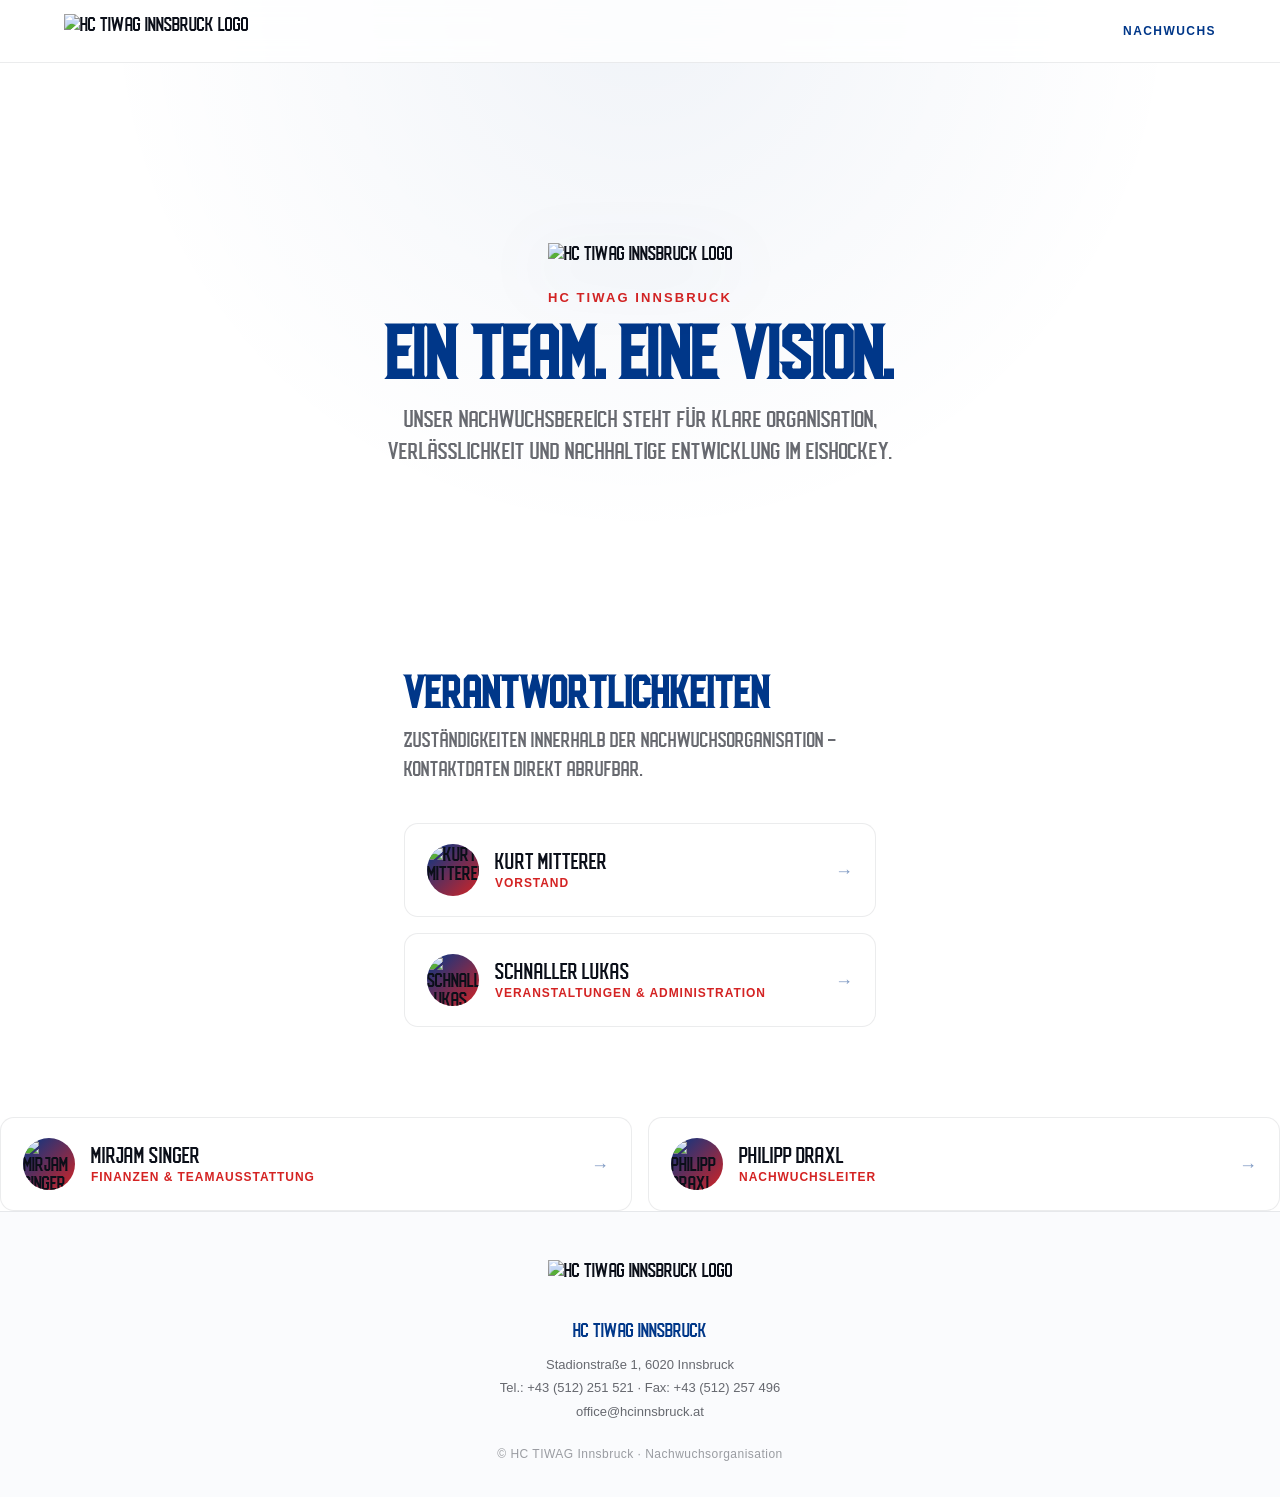
==== index.html @ 356a8ae1 "Update index.html" ====
<!doctype html>
<html lang="de">
<head>
<meta charset="utf-8" />
<meta name="viewport" content="width=device-width, initial-scale=1, viewport-fit=cover" />
<title>Nachwuchs – HC TIWAG Innsbruck</title>
<link rel="icon" type="image/png" href="HAI.png">
<style>
@font-face {
  font-family: "Areno Serif";
  src: url("areno-serif-webfont.woff2") format("woff2"),
       url("areno-serif-webfont.woff") format("woff");
  font-weight: normal;
  font-style: normal;
  font-display: swap;
}
:root {
  --blue: #003789;
  --red: #d42323;
  --text: #0b0f19;
  --muted: rgba(11,15,25,0.62);
  --bg: #ffffff;
  --line: rgba(11,15,25,0.08);
}
* { margin: 0; padding: 0; box-sizing: border-box; }
html { scroll-behavior: smooth; }
body {
  font-family: "Areno Serif", Georgia, 'Times New Roman', serif;
  background: var(--bg);
  color: var(--text);
  -webkit-font-smoothing: antialiased;
}

/* NAV */
nav {
  position: fixed;
  top: 0; left: 0; right: 0;
  z-index: 100;
  padding: 14px 5%;
  display: flex;
  justify-content: space-between;
  align-items: center;
  background: rgba(255,255,255,0.78);
  backdrop-filter: blur(14px);
  -webkit-backdrop-filter: blur(14px);
  border-bottom: 1px solid var(--line);
}
nav img { height: 34px; display: block; }
nav .tag {
  font-family: -apple-system, BlinkMacSystemFont, "Segoe UI", sans-serif;
  font-size: 12px;
  letter-spacing: 0.12em;
  text-transform: uppercase;
  color: var(--blue);
  font-weight: 600;
}

/* HERO */
.hero {
  min-height: 70vh;
  display: flex;
  align-items: center;
  justify-content: center;
  text-align: center;
  padding: 120px 24px 40px;
  background: radial-gradient(circle at 50% 0%, rgba(0,55,137,0.06), transparent 60%);
}
.hero-inner { max-width: 720px; }
.hero img {
  width: 110px;
  margin-bottom: 28px;
  filter: drop-shadow(0 16px 32px rgba(0,55,137,0.18));
}
.hero .eyebrow {
  font-family: -apple-system, BlinkMacSystemFont, "Segoe UI", sans-serif;
  font-size: 13px;
  letter-spacing: 0.16em;
  text-transform: uppercase;
  color: var(--red);
  font-weight: 700;
  margin-bottom: 14px;
}
h1 {
  font-size: clamp(34px, 7vw, 60px);
  line-height: 1.1;
  letter-spacing: -0.01em;
  margin-bottom: 18px;
  color: var(--blue);
}
.hero p {
  font-size: clamp(15px, 2.4vw, 19px);
  color: var(--muted);
  line-height: 1.7;
  max-width: 520px;
  margin: 0 auto;
}

/* SECTION */
.section {
  padding: 40px 5% 90px;
  max-width: 600px;
  margin: auto;
}
.section h2 {
  font-size: clamp(26px, 5vw, 36px);
  margin-bottom: 12px;
  color: var(--blue);
}
.section p.lead {
  color: var(--muted);
  font-size: clamp(14px, 2.2vw, 17px);
  line-height: 1.7;
  margin-bottom: 40px;
}

/* CARDS */
.grid {
  display: flex;
  flex-direction: column;
  gap: 16px;
}
.grid-row {
  display: grid;
  grid-template-columns: 1fr 1fr;
  gap: 16px;
}
@media (max-width: 480px) {
  .grid-row { grid-template-columns: 1fr; }
}
.card {
  display: flex;
  align-items: center;
  gap: 16px;
  padding: 20px 22px;
  border-radius: 14px;
  border: 1px solid var(--line);
  background: #fff;
  transition: transform 0.2s ease, box-shadow 0.2s ease, border-color 0.2s ease;
  text-decoration: none;
  color: inherit;
}
.card:hover, .card:active {
  transform: translateY(-4px);
  box-shadow: 0 16px 32px rgba(0,55,137,0.10);
  border-color: rgba(0,55,137,0.18);
}
.card .avatar {
  flex-shrink: 0;
  width: 52px;
  height: 52px;
  border-radius: 50%;
  background: linear-gradient(135deg, var(--blue), var(--red));
  overflow: hidden;
}
.card .avatar img {
  width: 100%;
  height: 100%;
  object-fit: cover;
  display: block;
}
.card .info { min-width: 0; }
.card h3 { font-size: 18px; font-weight: 400; margin-bottom: 4px; }
.card .role {
  font-family: -apple-system, BlinkMacSystemFont, "Segoe UI", sans-serif;
  color: var(--red);
  font-size: 12px;
  letter-spacing: 0.08em;
  text-transform: uppercase;
  font-weight: 600;
}
.card .arrow {
  margin-left: auto;
  color: var(--blue);
  font-size: 18px;
  opacity: 0.5;
  flex-shrink: 0;
}

/* FOOTER */
footer {
  border-top: 1px solid var(--line);
  background: #fafbfd;
  padding: 48px 5% 36px;
}
footer .footer-inner {
  max-width: 1000px;
  margin: 0 auto;
  display: flex;
  flex-direction: column;
  align-items: center;
  text-align: center;
  gap: 14px;
}
footer img { height: 40px; margin-bottom: 6px; }
footer .org { font-size: 16px; color: var(--blue); font-weight: 400; }
footer .addr {
  font-family: -apple-system, BlinkMacSystemFont, "Segoe UI", sans-serif;
  font-size: 13px;
  color: var(--muted);
  line-height: 1.8;
}
footer .addr a { color: var(--muted); text-decoration: none; }
footer .addr a:hover { color: var(--blue); }
footer .copy {
  font-family: -apple-system, BlinkMacSystemFont, "Segoe UI", sans-serif;
  font-size: 12px;
  color: rgba(11,15,25,0.4);
  letter-spacing: 0.04em;
  margin-top: 10px;
}

@media (max-width: 480px) {
  nav { padding: 12px 20px; }
  .hero { padding: 100px 20px 40px; }
  .section { padding: 40px 20px 60px; }
}
</style>
</head>
<body>

<nav>
  <img src="HAI.png" alt="HC TIWAG Innsbruck Logo">
  <div class="tag">Nachwuchs</div>
</nav>

<div class="hero">
  <div class="hero-inner">
    <img src="HAI.png" alt="HC TIWAG Innsbruck Logo">
    <div class="eyebrow">HC TIWAG Innsbruck</div>
    <h1>Ein Team. Eine Vision.</h1>
    <p>
      Unser Nachwuchsbereich steht für klare Organisation, Verlässlichkeit
      und nachhaltige Entwicklung im Eishockey.
    </p>
  </div>
</div>

<section class="section" id="team">
  <h2>Verantwortlichkeiten</h2>
  <p class="lead">
    Zuständigkeiten innerhalb der Nachwuchsorganisation – Kontaktdaten direkt abrufbar.
  </p>
  <div class="grid">

    <a class="card" href="Mitterer%20Kurt/">
      <div class="avatar"><img src="Mitterer%20Kurt/Profilbild.png" alt="Kurt Mitterer"></div>
      <div class="info">
        <h3>Kurt Mitterer</h3>
        <div class="role">Vorstand</div>
      </div>
      <div class="arrow">→</div>
    </a>

<a class="card" href="Schnaller%20Lukas/">
        <div class="avatar"><img src="Schnaller%20Lukas/Profilbild.png" alt="Schnaller Lukas"></div>
        <div class="info">
          <h3>Schnaller Lukas</h3>
          <div class="role">Veranstaltungen & Administration</div>
        </div>
        <div class="arrow">→</div>
      </a>
    </div>
</section>

    <div class="grid-row">
      <a class="card" href="Singer%20Mirjam/">
        <div class="avatar"><img src="Singer%20Mirjam/Profilbild.png" alt="Mirjam Singer"></div>
        <div class="info">
          <h3>Mirjam Singer</h3>
          <div class="role">Finanzen &amp; Teamausstattung</div>
        </div>
        <div class="arrow">→</div>
      </a>

      <a class="card" href="Draxl%20Philipp/">
        <div class="avatar"><img src="Draxl%20Philipp/Profilbild.png" alt="Philipp Draxl"></div>
        <div class="info">
          <h3>Philipp Draxl</h3>
          <div class="role">Nachwuchsleiter</div>
        </div>
        <div class="arrow">→</div>
      </a>
    </div>
</section>

<footer>
  <div class="footer-inner">
    <img src="HAI.png" alt="HC TIWAG Innsbruck Logo">
    <div class="org">HC TIWAG Innsbruck</div>
    <div class="addr">
      Stadionstraße 1, 6020 Innsbruck<br>
      Tel.: <a href="tel:+435122515210">+43 (512) 251 521</a> ·
      Fax: +43 (512) 257 496<br>
      <a href="mailto:office@hcinnsbruck.at">office@hcinnsbruck.at</a>
    </div>
    <div class="copy">© HC TIWAG Innsbruck · Nachwuchsorganisation</div>
  </div>
</footer>

</body>
</html>
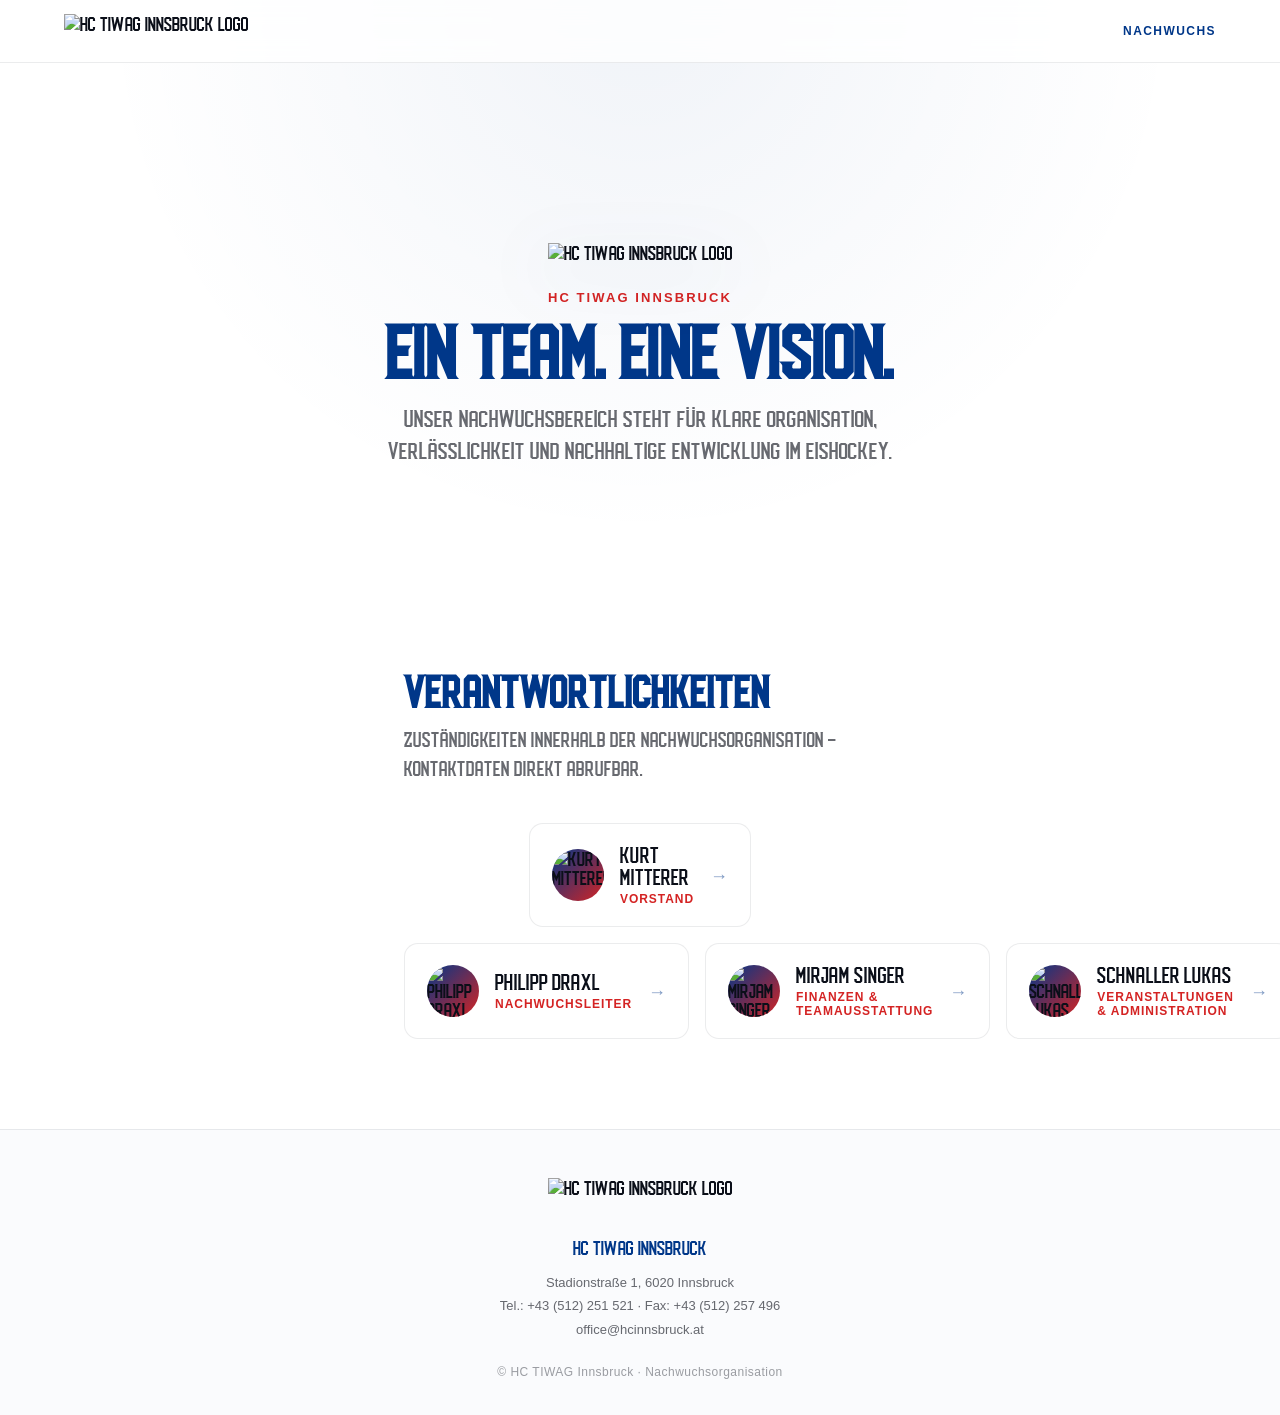
==== commit 75accad3: "Update index.html" ====
--- a/index.html
+++ b/index.html
@@ -121,7 +121,7 @@
 }
 .grid-row {
   display: grid;
-  grid-template-columns: 1fr 1fr;
+  grid-template-columns: repeat(3, 1fr);
   gap: 16px;
 }
 @media (max-width: 480px) {
@@ -240,29 +240,34 @@
   <p class="lead">
     Zuständigkeiten innerhalb der Nachwuchsorganisation – Kontaktdaten direkt abrufbar.
   </p>
+
   <div class="grid">
 
-    <a class="card" href="Mitterer%20Kurt/">
-      <div class="avatar"><img src="Mitterer%20Kurt/Profilbild.png" alt="Kurt Mitterer"></div>
-      <div class="info">
-        <h3>Kurt Mitterer</h3>
-        <div class="role">Vorstand</div>
-      </div>
-      <div class="arrow">→</div>
-    </a>
-
-<a class="card" href="Schnaller%20Lukas/">
-        <div class="avatar"><img src="Schnaller%20Lukas/Profilbild.png" alt="Schnaller Lukas"></div>
+    <div class="grid-row">
+      <div></div>
+
+      <a class="card" href="Mitterer%20Kurt/">
+        <div class="avatar"><img src="Mitterer%20Kurt/Profilbild.png" alt="Kurt Mitterer"></div>
         <div class="info">
-          <h3>Schnaller Lukas</h3>
-          <div class="role">Veranstaltungen & Administration</div>
+          <h3>Kurt Mitterer</h3>
+          <div class="role">Vorstand</div>
         </div>
         <div class="arrow">→</div>
       </a>
+
+      <div></div>
     </div>
-</section>
 
     <div class="grid-row">
+      <a class="card" href="Draxl%20Philipp/">
+        <div class="avatar"><img src="Draxl%20Philipp/Profilbild.png" alt="Philipp Draxl"></div>
+        <div class="info">
+          <h3>Philipp Draxl</h3>
+          <div class="role">Nachwuchsleiter</div>
+        </div>
+        <div class="arrow">→</div>
+      </a>
+
       <a class="card" href="Singer%20Mirjam/">
         <div class="avatar"><img src="Singer%20Mirjam/Profilbild.png" alt="Mirjam Singer"></div>
         <div class="info">
@@ -272,15 +277,17 @@
         <div class="arrow">→</div>
       </a>
 
-      <a class="card" href="Draxl%20Philipp/">
-        <div class="avatar"><img src="Draxl%20Philipp/Profilbild.png" alt="Philipp Draxl"></div>
+      <a class="card" href="Schnaller%20Lukas/">
+        <div class="avatar"><img src="Schnaller%20Lukas/Profilbild.png" alt="Schnaller Lukas"></div>
         <div class="info">
-          <h3>Philipp Draxl</h3>
-          <div class="role">Nachwuchsleiter</div>
+          <h3>Schnaller Lukas</h3>
+          <div class="role">Veranstaltungen &amp; Administration</div>
         </div>
         <div class="arrow">→</div>
       </a>
     </div>
+
+  </div>
 </section>
 
 <footer>
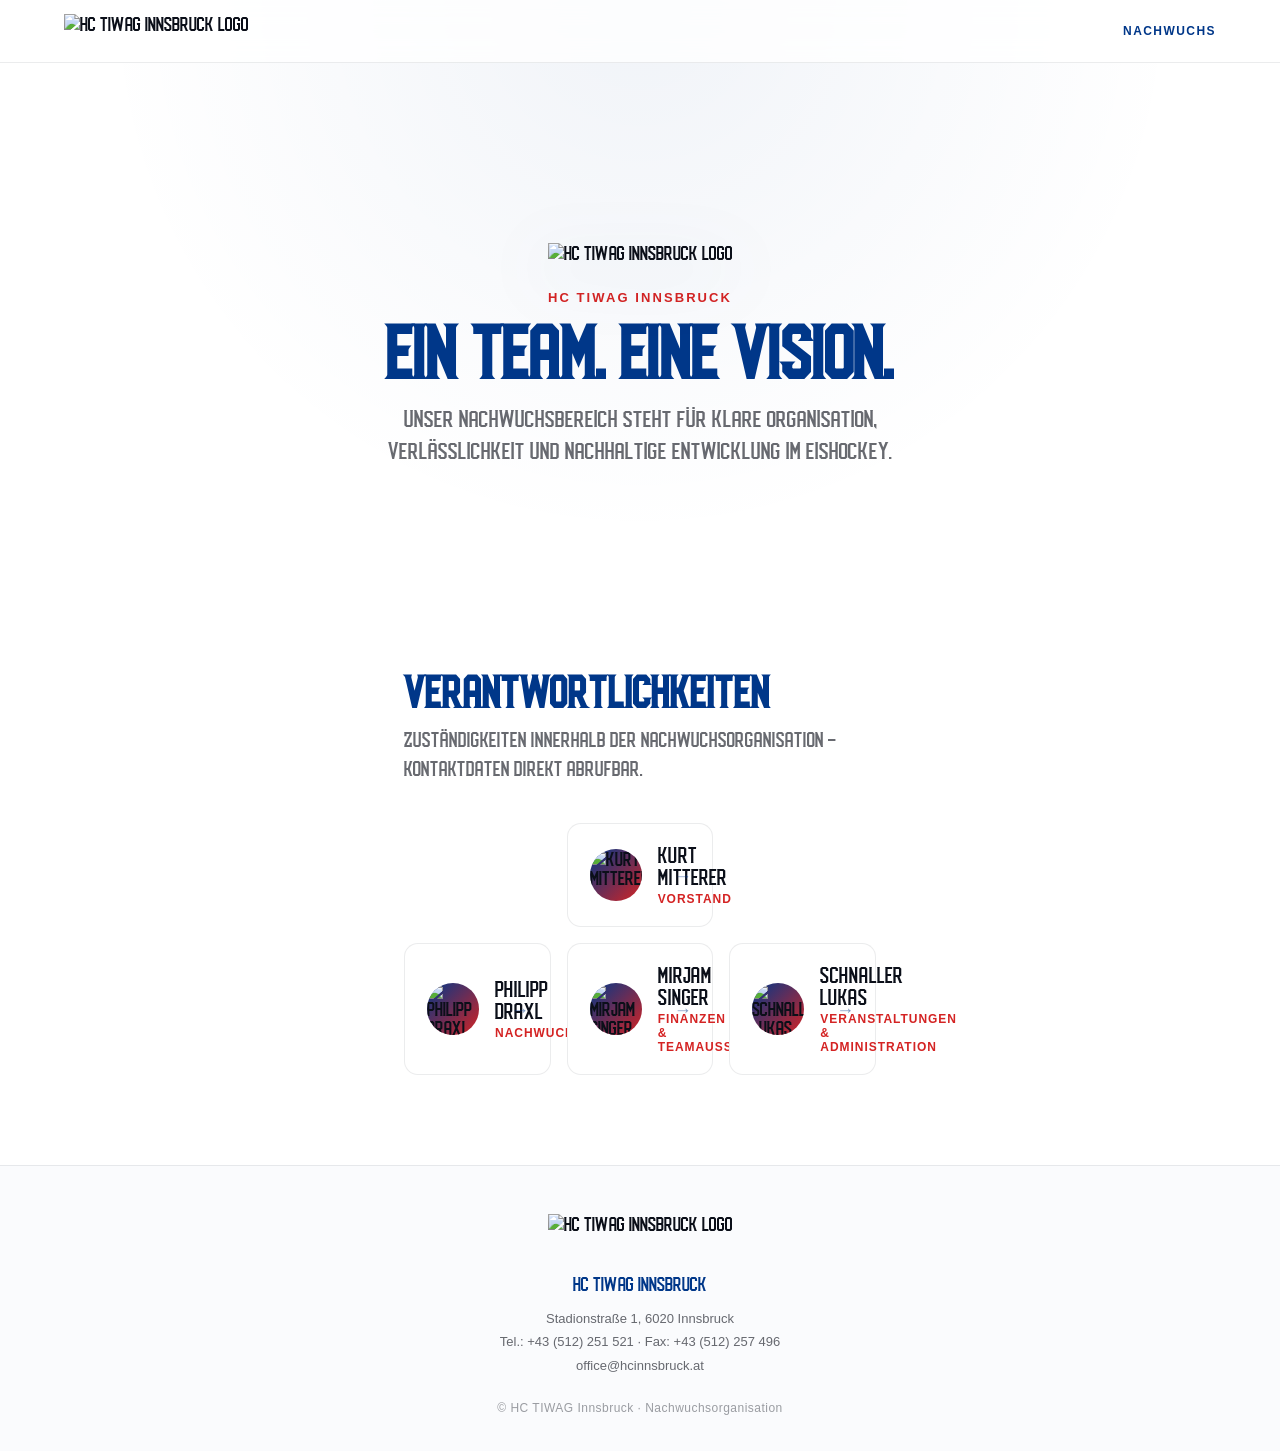
==== commit 0b60355d: "Update index.html" ====
--- a/index.html
+++ b/index.html
@@ -121,8 +121,9 @@
 }
 .grid-row {
   display: grid;
-  grid-template-columns: repeat(3, 1fr);
+  grid-template-columns: repeat(3, minmax(0, 1fr));
   gap: 16px;
+  align-items: stretch;
 }
 @media (max-width: 480px) {
   .grid-row { grid-template-columns: 1fr; }
@@ -138,6 +139,7 @@
   transition: transform 0.2s ease, box-shadow 0.2s ease, border-color 0.2s ease;
   text-decoration: none;
   color: inherit;
+  width: 100%;
 }
 .card:hover, .card:active {
   transform: translateY(-4px);
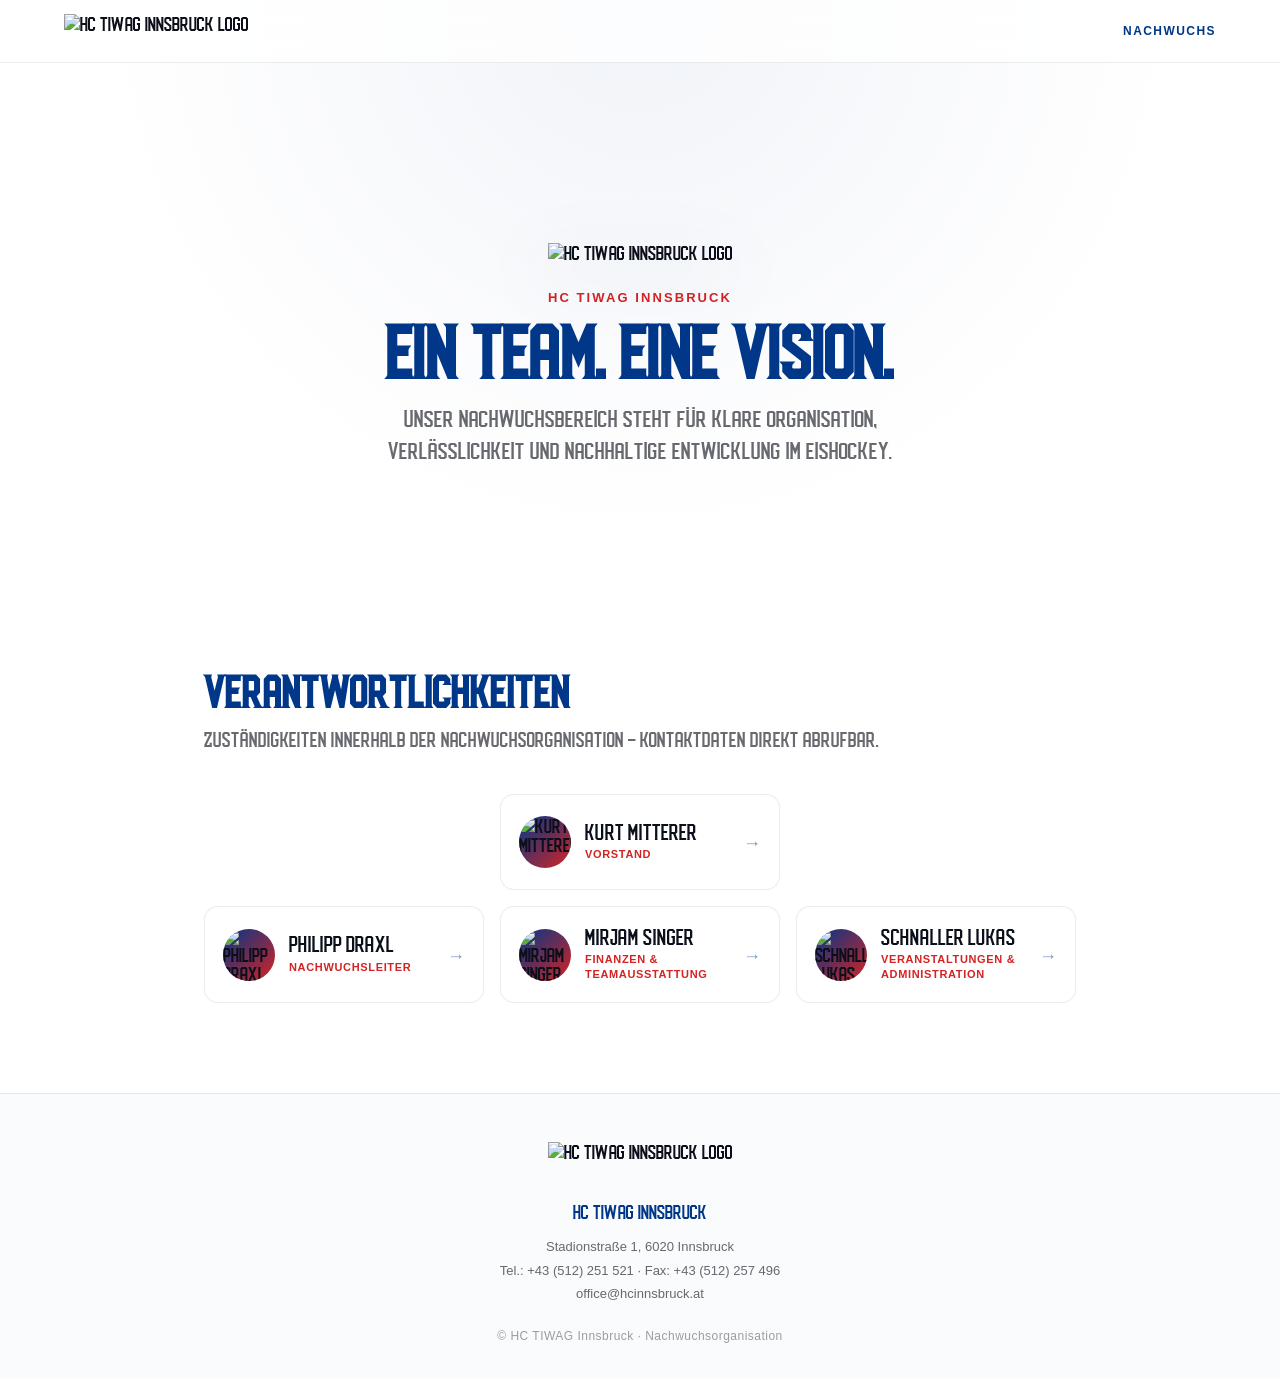
==== commit 5bd54b19: "Update index.html" ====
--- a/index.html
+++ b/index.html
@@ -98,7 +98,7 @@
 /* SECTION */
 .section {
   padding: 40px 5% 90px;
-  max-width: 600px;
+  max-width: 1000px;
   margin: auto;
 }
 .section h2 {
@@ -125,14 +125,16 @@
   gap: 16px;
   align-items: stretch;
 }
-@media (max-width: 480px) {
+@media (max-width: 760px) {
   .grid-row { grid-template-columns: 1fr; }
+  .grid-row .empty-cell { display: none; }
 }
 .card {
   display: flex;
   align-items: center;
-  gap: 16px;
-  padding: 20px 22px;
+  gap: 14px;
+  padding: 20px 18px;
+  min-height: 96px;
   border-radius: 14px;
   border: 1px solid var(--line);
   background: #fff;
@@ -140,6 +142,7 @@
   text-decoration: none;
   color: inherit;
   width: 100%;
+  min-width: 0;
 }
 .card:hover, .card:active {
   transform: translateY(-4px);
@@ -160,13 +163,22 @@
   object-fit: cover;
   display: block;
 }
-.card .info { min-width: 0; }
-.card h3 { font-size: 18px; font-weight: 400; margin-bottom: 4px; }
+.card .info {
+  min-width: 0;
+  overflow-wrap: anywhere;
+}
+.card h3 {
+  font-size: 18px;
+  font-weight: 400;
+  margin-bottom: 4px;
+  line-height: 1.2;
+}
 .card .role {
   font-family: -apple-system, BlinkMacSystemFont, "Segoe UI", sans-serif;
   color: var(--red);
-  font-size: 12px;
-  letter-spacing: 0.08em;
+  font-size: 11px;
+  line-height: 1.35;
+  letter-spacing: 0.06em;
   text-transform: uppercase;
   font-weight: 600;
 }
@@ -246,7 +258,7 @@
   <div class="grid">
 
     <div class="grid-row">
-      <div></div>
+      <div class="empty-cell"></div>
 
       <a class="card" href="Mitterer%20Kurt/">
         <div class="avatar"><img src="Mitterer%20Kurt/Profilbild.png" alt="Kurt Mitterer"></div>
@@ -257,7 +269,7 @@
         <div class="arrow">→</div>
       </a>
 
-      <div></div>
+      <div class="empty-cell"></div>
     </div>
 
     <div class="grid-row">
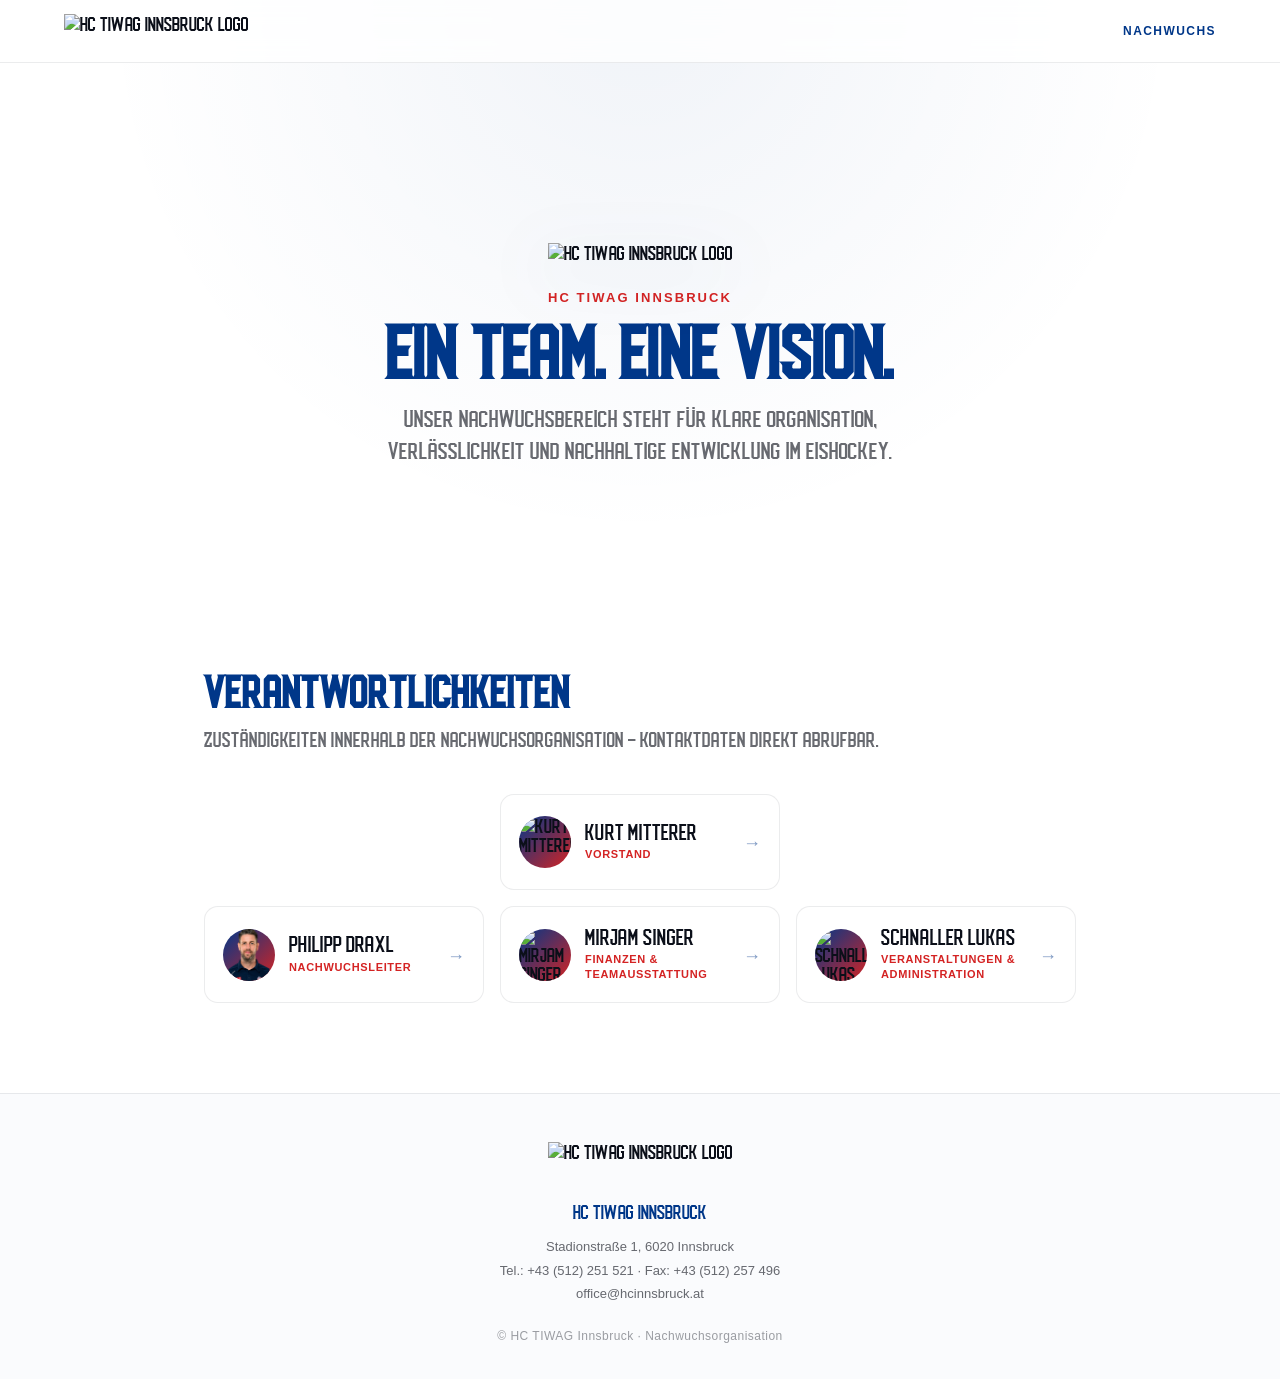
==== commit 7bf98146: "Add files via upload" ====
--- a/index.html
+++ b/index.html
@@ -5,6 +5,12 @@
 <meta name="viewport" content="width=device-width, initial-scale=1, viewport-fit=cover" />
 <title>Nachwuchs – HC TIWAG Innsbruck</title>
 <link rel="icon" type="image/png" href="HAI.png">
+<link rel="apple-touch-icon" href="HAI.png">
+<meta name="apple-mobile-web-app-capable" content="yes">
+<meta name="apple-mobile-web-app-status-bar-style" content="black-translucent">
+<meta name="apple-mobile-web-app-title" content="Nachwuchs">
+<meta name="theme-color" content="#003789">
+<link rel="manifest" href="manifest.json">
 <style>
 @font-face {
   font-family: "Areno Serif";
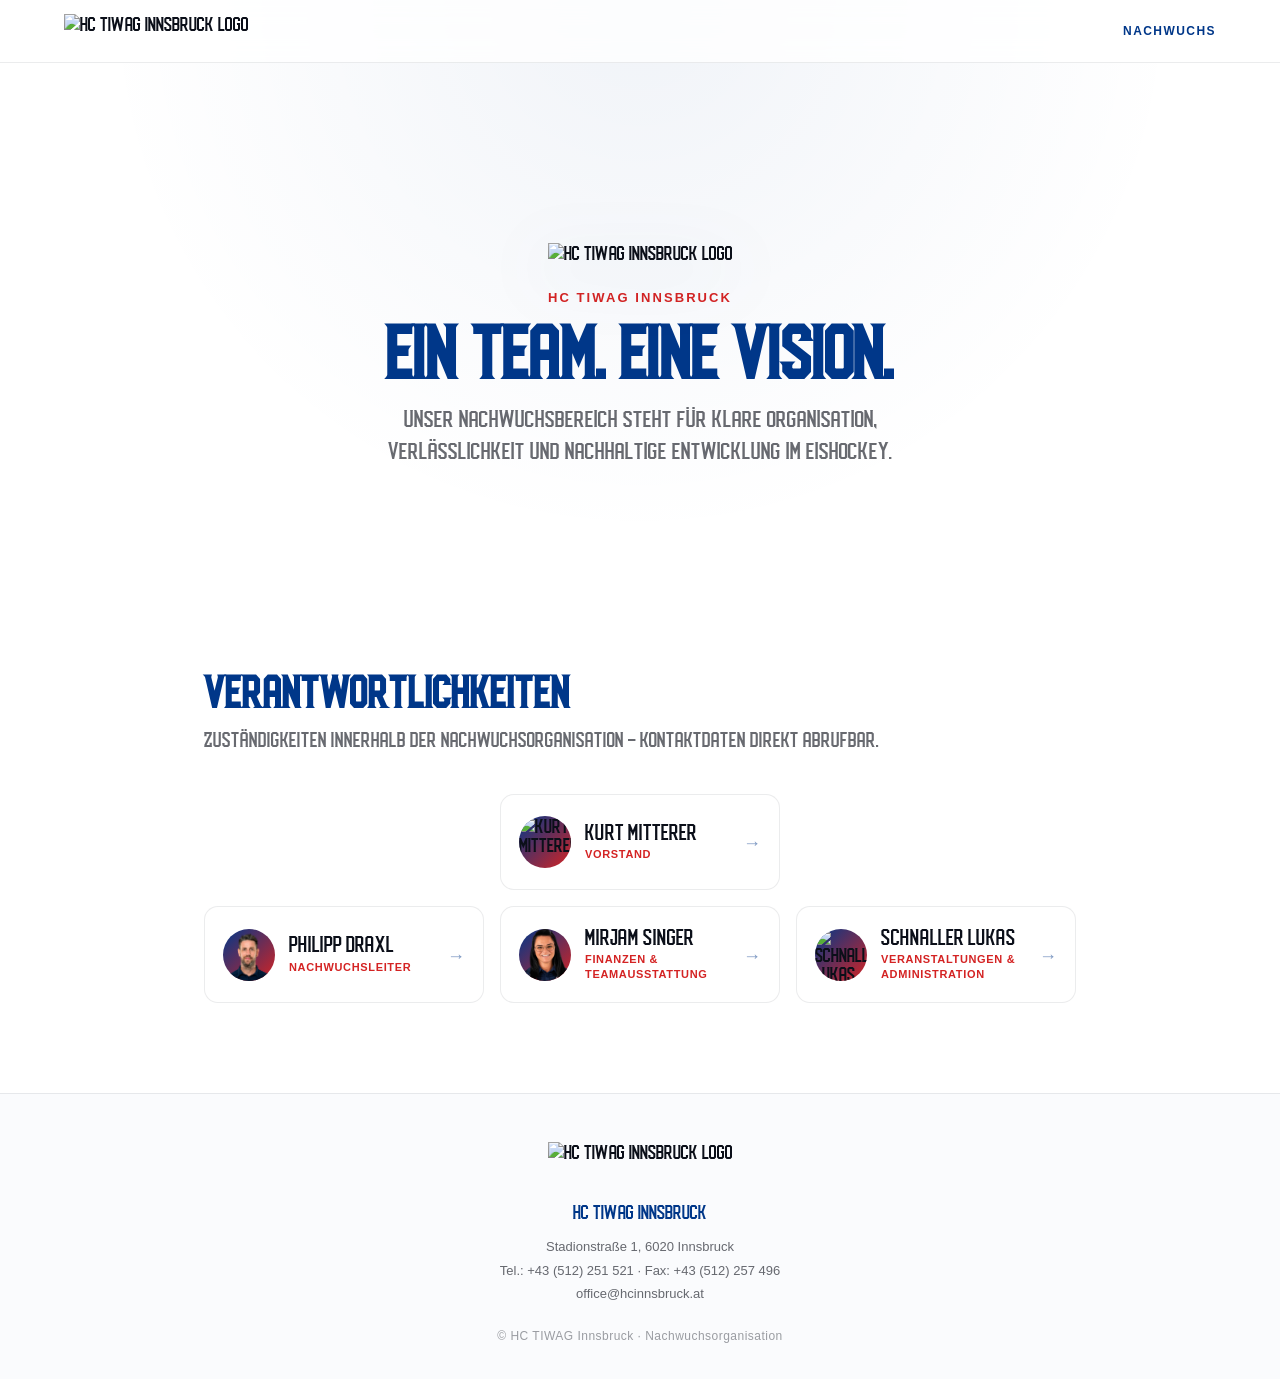
==== commit d6027880: "Update index.html" ====
--- a/index.html
+++ b/index.html
@@ -11,6 +11,7 @@
 <meta name="apple-mobile-web-app-title" content="Nachwuchs">
 <meta name="theme-color" content="#003789">
 <link rel="manifest" href="manifest.json">
+
 <style>
 @font-face {
   font-family: "Areno Serif";
@@ -20,6 +21,7 @@
   font-style: normal;
   font-display: swap;
 }
+
 :root {
   --blue: #003789;
   --red: #d42323;
@@ -28,8 +30,11 @@
   --bg: #ffffff;
   --line: rgba(11,15,25,0.08);
 }
+
 * { margin: 0; padding: 0; box-sizing: border-box; }
+
 html { scroll-behavior: smooth; }
+
 body {
   font-family: "Areno Serif", Georgia, 'Times New Roman', serif;
   background: var(--bg);
@@ -51,7 +56,12 @@
   -webkit-backdrop-filter: blur(14px);
   border-bottom: 1px solid var(--line);
 }
-nav img { height: 34px; display: block; }
+
+nav img {
+  height: 34px;
+  display: block;
+}
+
 nav .tag {
   font-family: -apple-system, BlinkMacSystemFont, "Segoe UI", sans-serif;
   font-size: 12px;
@@ -69,14 +79,23 @@
   justify-content: center;
   text-align: center;
   padding: 120px 24px 40px;
-  background: radial-gradient(circle at 50% 0%, rgba(0,55,137,0.06), transparent 60%);
-}
-.hero-inner { max-width: 720px; }
+  background: radial-gradient(
+    circle at 50% 0%,
+    rgba(0,55,137,0.06),
+    transparent 60%
+  );
+}
+
+.hero-inner {
+  max-width: 720px;
+}
+
 .hero img {
   width: 110px;
   margin-bottom: 28px;
   filter: drop-shadow(0 16px 32px rgba(0,55,137,0.18));
 }
+
 .hero .eyebrow {
   font-family: -apple-system, BlinkMacSystemFont, "Segoe UI", sans-serif;
   font-size: 13px;
@@ -86,6 +105,7 @@
   font-weight: 700;
   margin-bottom: 14px;
 }
+
 h1 {
   font-size: clamp(34px, 7vw, 60px);
   line-height: 1.1;
@@ -93,6 +113,7 @@
   margin-bottom: 18px;
   color: var(--blue);
 }
+
 .hero p {
   font-size: clamp(15px, 2.4vw, 19px);
   color: var(--muted);
@@ -107,11 +128,13 @@
   max-width: 1000px;
   margin: auto;
 }
+
 .section h2 {
   font-size: clamp(26px, 5vw, 36px);
   margin-bottom: 12px;
   color: var(--blue);
 }
+
 .section p.lead {
   color: var(--muted);
   font-size: clamp(14px, 2.2vw, 17px);
@@ -125,16 +148,24 @@
   flex-direction: column;
   gap: 16px;
 }
+
 .grid-row {
   display: grid;
   grid-template-columns: repeat(3, minmax(0, 1fr));
   gap: 16px;
   align-items: stretch;
 }
+
 @media (max-width: 760px) {
-  .grid-row { grid-template-columns: 1fr; }
-  .grid-row .empty-cell { display: none; }
-}
+  .grid-row {
+    grid-template-columns: 1fr;
+  }
+
+  .grid-row .empty-cell {
+    display: none;
+  }
+}
+
 .card {
   display: flex;
   align-items: center;
@@ -144,17 +175,23 @@
   border-radius: 14px;
   border: 1px solid var(--line);
   background: #fff;
-  transition: transform 0.2s ease, box-shadow 0.2s ease, border-color 0.2s ease;
+  transition:
+    transform 0.2s ease,
+    box-shadow 0.2s ease,
+    border-color 0.2s ease;
   text-decoration: none;
   color: inherit;
   width: 100%;
   min-width: 0;
 }
-.card:hover, .card:active {
+
+.card:hover,
+.card:active {
   transform: translateY(-4px);
   box-shadow: 0 16px 32px rgba(0,55,137,0.10);
   border-color: rgba(0,55,137,0.18);
 }
+
 .card .avatar {
   flex-shrink: 0;
   width: 52px;
@@ -163,22 +200,27 @@
   background: linear-gradient(135deg, var(--blue), var(--red));
   overflow: hidden;
 }
+
 .card .avatar img {
   width: 100%;
   height: 100%;
   object-fit: cover;
+  object-position: center 25%;
   display: block;
 }
+
 .card .info {
   min-width: 0;
   overflow-wrap: anywhere;
 }
+
 .card h3 {
   font-size: 18px;
   font-weight: 400;
   margin-bottom: 4px;
   line-height: 1.2;
 }
+
 .card .role {
   font-family: -apple-system, BlinkMacSystemFont, "Segoe UI", sans-serif;
   color: var(--red);
@@ -188,6 +230,7 @@
   text-transform: uppercase;
   font-weight: 600;
 }
+
 .card .arrow {
   margin-left: auto;
   color: var(--blue);
@@ -202,6 +245,7 @@
   background: #fafbfd;
   padding: 48px 5% 36px;
 }
+
 footer .footer-inner {
   max-width: 1000px;
   margin: 0 auto;
@@ -211,16 +255,34 @@
   text-align: center;
   gap: 14px;
 }
-footer img { height: 40px; margin-bottom: 6px; }
-footer .org { font-size: 16px; color: var(--blue); font-weight: 400; }
+
+footer img {
+  height: 40px;
+  margin-bottom: 6px;
+}
+
+footer .org {
+  font-size: 16px;
+  color: var(--blue);
+  font-weight: 400;
+}
+
 footer .addr {
   font-family: -apple-system, BlinkMacSystemFont, "Segoe UI", sans-serif;
   font-size: 13px;
   color: var(--muted);
   line-height: 1.8;
 }
-footer .addr a { color: var(--muted); text-decoration: none; }
-footer .addr a:hover { color: var(--blue); }
+
+footer .addr a {
+  color: var(--muted);
+  text-decoration: none;
+}
+
+footer .addr a:hover {
+  color: var(--blue);
+}
+
 footer .copy {
   font-family: -apple-system, BlinkMacSystemFont, "Segoe UI", sans-serif;
   font-size: 12px;
@@ -230,12 +292,21 @@
 }
 
 @media (max-width: 480px) {
-  nav { padding: 12px 20px; }
-  .hero { padding: 100px 20px 40px; }
-  .section { padding: 40px 20px 60px; }
+  nav {
+    padding: 12px 20px;
+  }
+
+  .hero {
+    padding: 100px 20px 40px;
+  }
+
+  .section {
+    padding: 40px 20px 60px;
+  }
 }
 </style>
 </head>
+
 <body>
 
 <nav>
@@ -257,6 +328,7 @@
 
 <section class="section" id="team">
   <h2>Verantwortlichkeiten</h2>
+
   <p class="lead">
     Zuständigkeiten innerhalb der Nachwuchsorganisation – Kontaktdaten direkt abrufbar.
   </p>
@@ -267,11 +339,15 @@
       <div class="empty-cell"></div>
 
       <a class="card" href="Mitterer%20Kurt/">
-        <div class="avatar"><img src="Mitterer%20Kurt/Profilbild.png" alt="Kurt Mitterer"></div>
+        <div class="avatar">
+          <img src="Mitterer%20Kurt/Profilbild.png" alt="Kurt Mitterer">
+        </div>
+
         <div class="info">
           <h3>Kurt Mitterer</h3>
           <div class="role">Vorstand</div>
         </div>
+
         <div class="arrow">→</div>
       </a>
 
@@ -279,32 +355,46 @@
     </div>
 
     <div class="grid-row">
+
       <a class="card" href="Draxl%20Philipp/">
-        <div class="avatar"><img src="Draxl%20Philipp/Profilbild.png" alt="Philipp Draxl"></div>
+        <div class="avatar">
+          <img src="Draxl%20Philipp/Profilbild.png" alt="Philipp Draxl">
+        </div>
+
         <div class="info">
           <h3>Philipp Draxl</h3>
           <div class="role">Nachwuchsleiter</div>
         </div>
+
         <div class="arrow">→</div>
       </a>
 
       <a class="card" href="Singer%20Mirjam/">
-        <div class="avatar"><img src="Singer%20Mirjam/Profilbild.png" alt="Mirjam Singer"></div>
+        <div class="avatar">
+          <img src="Singer%20Mirjam/Profilbild.png" alt="Mirjam Singer">
+        </div>
+
         <div class="info">
           <h3>Mirjam Singer</h3>
           <div class="role">Finanzen &amp; Teamausstattung</div>
         </div>
+
         <div class="arrow">→</div>
       </a>
 
       <a class="card" href="Schnaller%20Lukas/">
-        <div class="avatar"><img src="Schnaller%20Lukas/Profilbild.png" alt="Schnaller Lukas"></div>
+        <div class="avatar">
+          <img src="Schnaller%20Lukas/Profilbild.png" alt="Schnaller Lukas">
+        </div>
+
         <div class="info">
           <h3>Schnaller Lukas</h3>
           <div class="role">Veranstaltungen &amp; Administration</div>
         </div>
+
         <div class="arrow">→</div>
       </a>
+
     </div>
 
   </div>
@@ -313,14 +403,21 @@
 <footer>
   <div class="footer-inner">
     <img src="HAI.png" alt="HC TIWAG Innsbruck Logo">
-    <div class="org">HC TIWAG Innsbruck</div>
+
+    <div class="org">
+      HC TIWAG Innsbruck
+    </div>
+
     <div class="addr">
       Stadionstraße 1, 6020 Innsbruck<br>
       Tel.: <a href="tel:+435122515210">+43 (512) 251 521</a> ·
       Fax: +43 (512) 257 496<br>
       <a href="mailto:office@hcinnsbruck.at">office@hcinnsbruck.at</a>
     </div>
-    <div class="copy">© HC TIWAG Innsbruck · Nachwuchsorganisation</div>
+
+    <div class="copy">
+      © HC TIWAG Innsbruck · Nachwuchsorganisation
+    </div>
   </div>
 </footer>
 
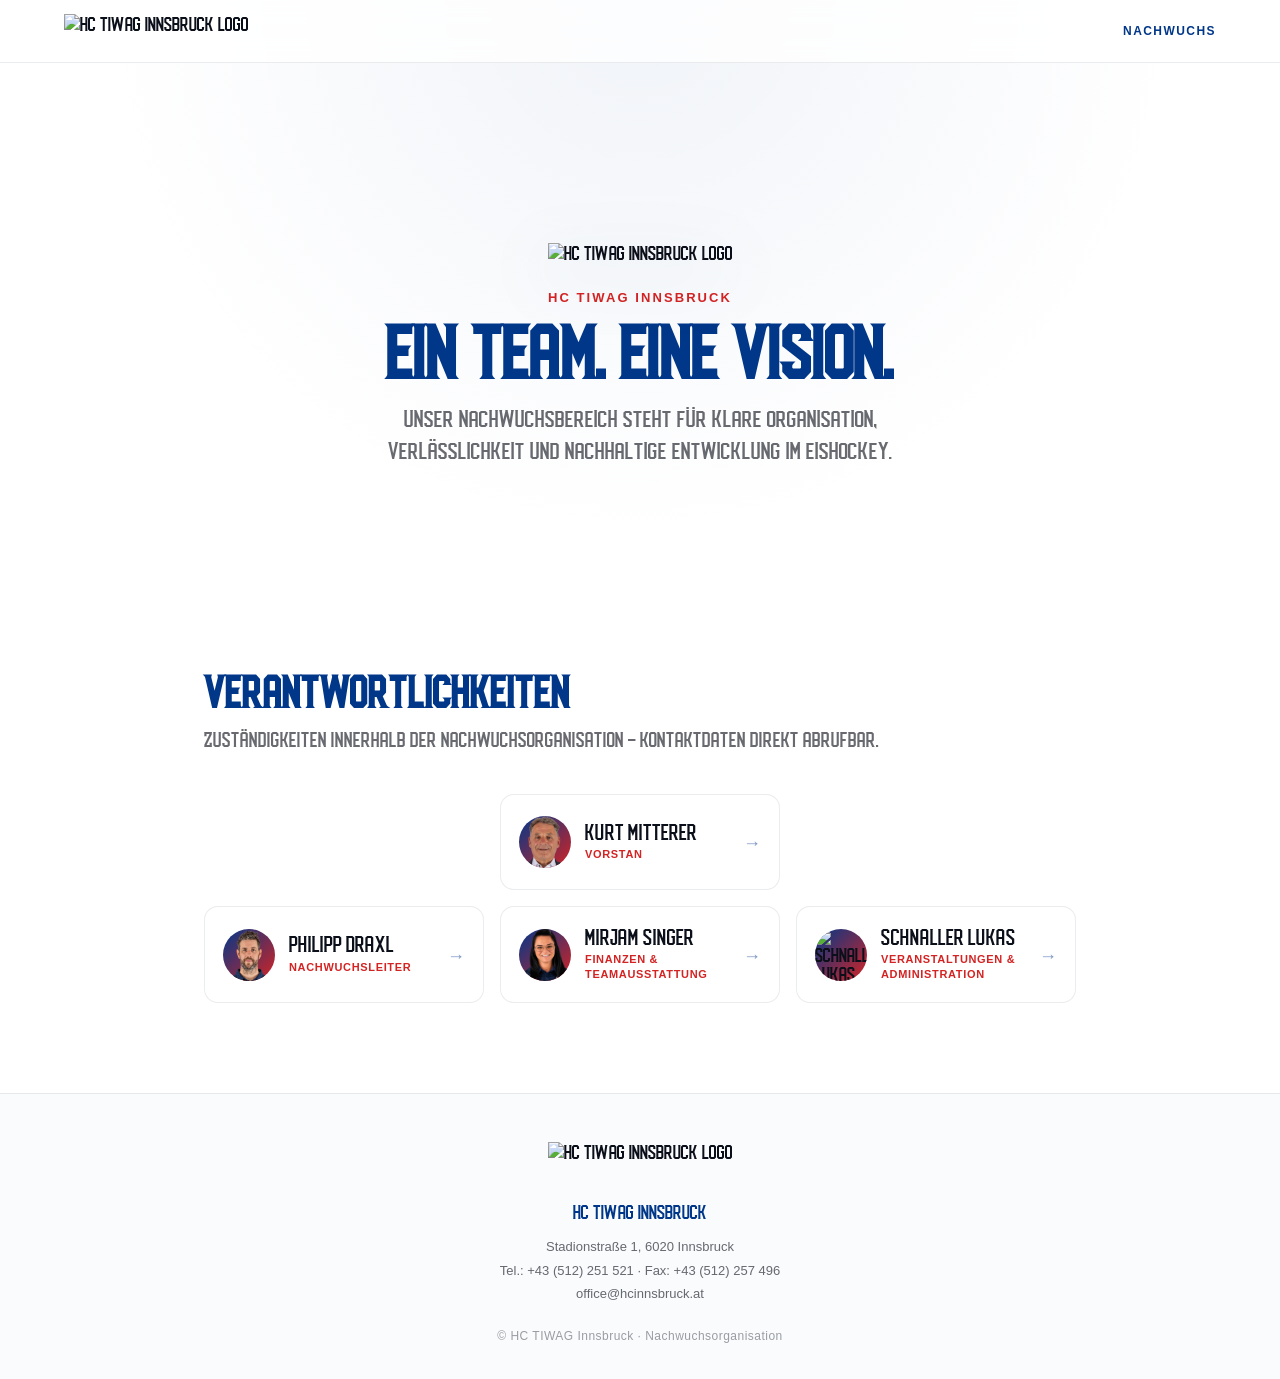
==== commit ffdc84a1: "Update index.html Text geändert" ====
--- a/index.html
+++ b/index.html
@@ -345,7 +345,7 @@
 
         <div class="info">
           <h3>Kurt Mitterer</h3>
-          <div class="role">Vorstand</div>
+          <div class="role">Vorstan</div>
         </div>
 
         <div class="arrow">→</div>
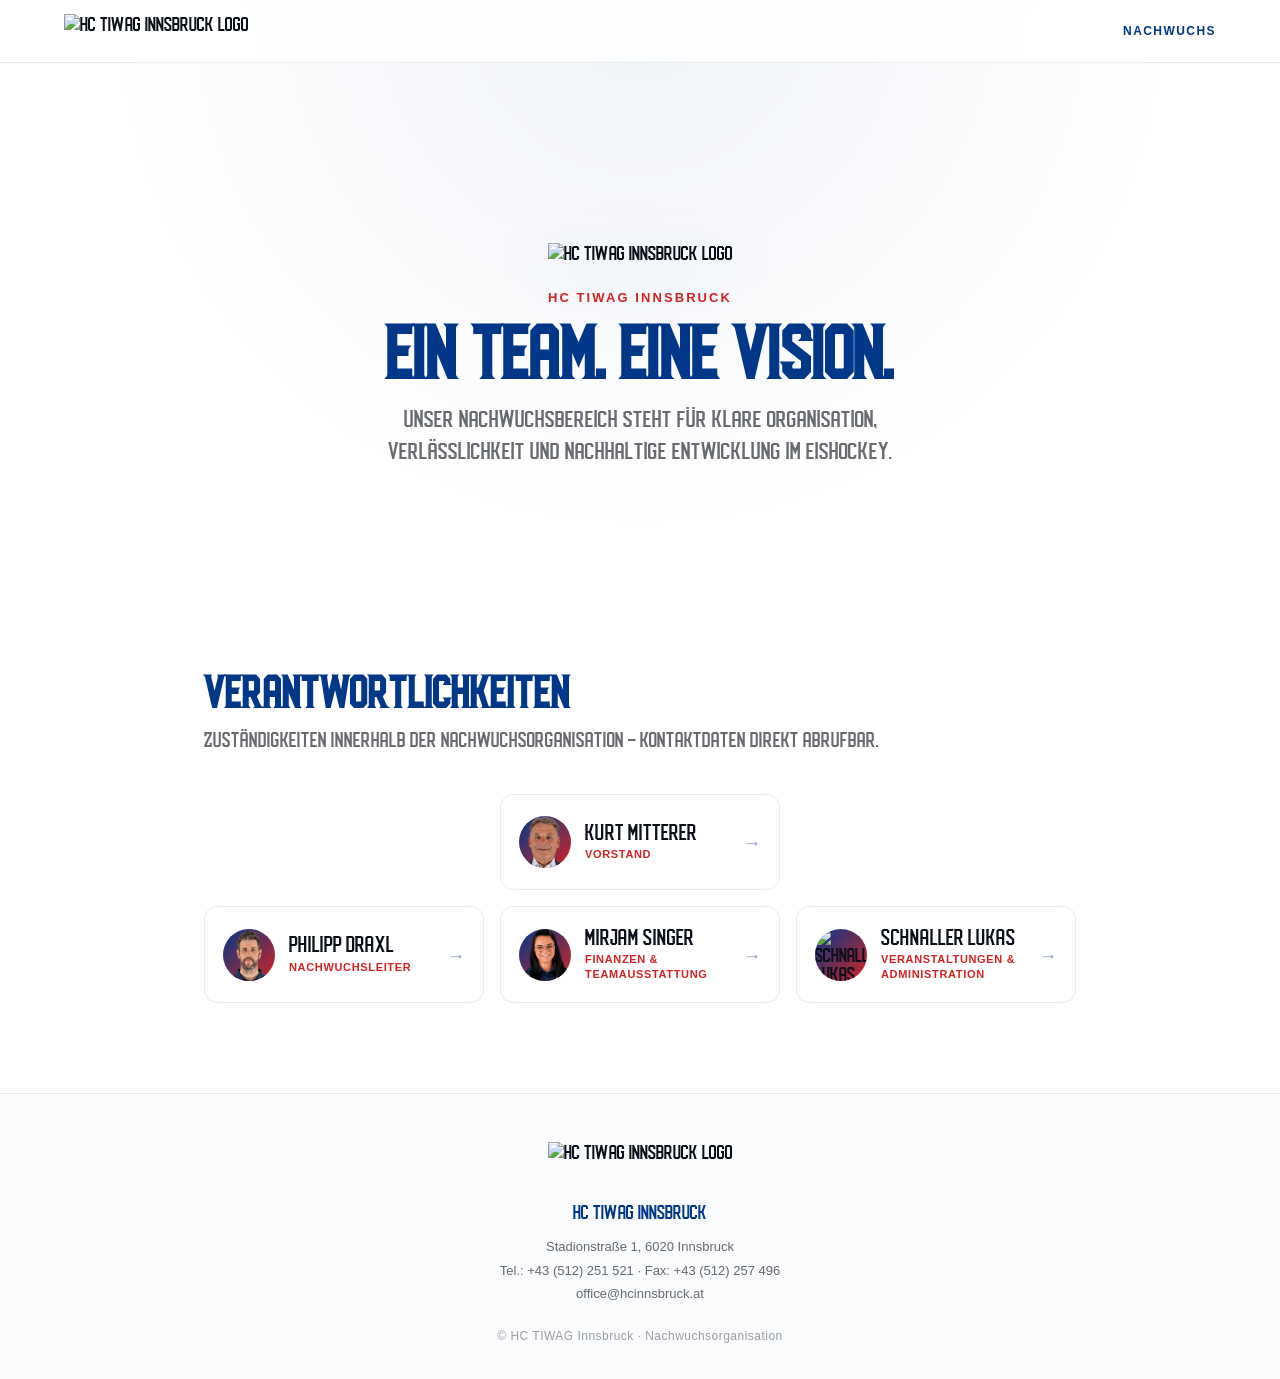
==== commit 8ea1e8ae: "Update index.html" ====
--- a/index.html
+++ b/index.html
@@ -345,7 +345,7 @@
 
         <div class="info">
           <h3>Kurt Mitterer</h3>
-          <div class="role">Vorstan</div>
+          <div class="role">Vorstand</div>
         </div>
 
         <div class="arrow">→</div>
